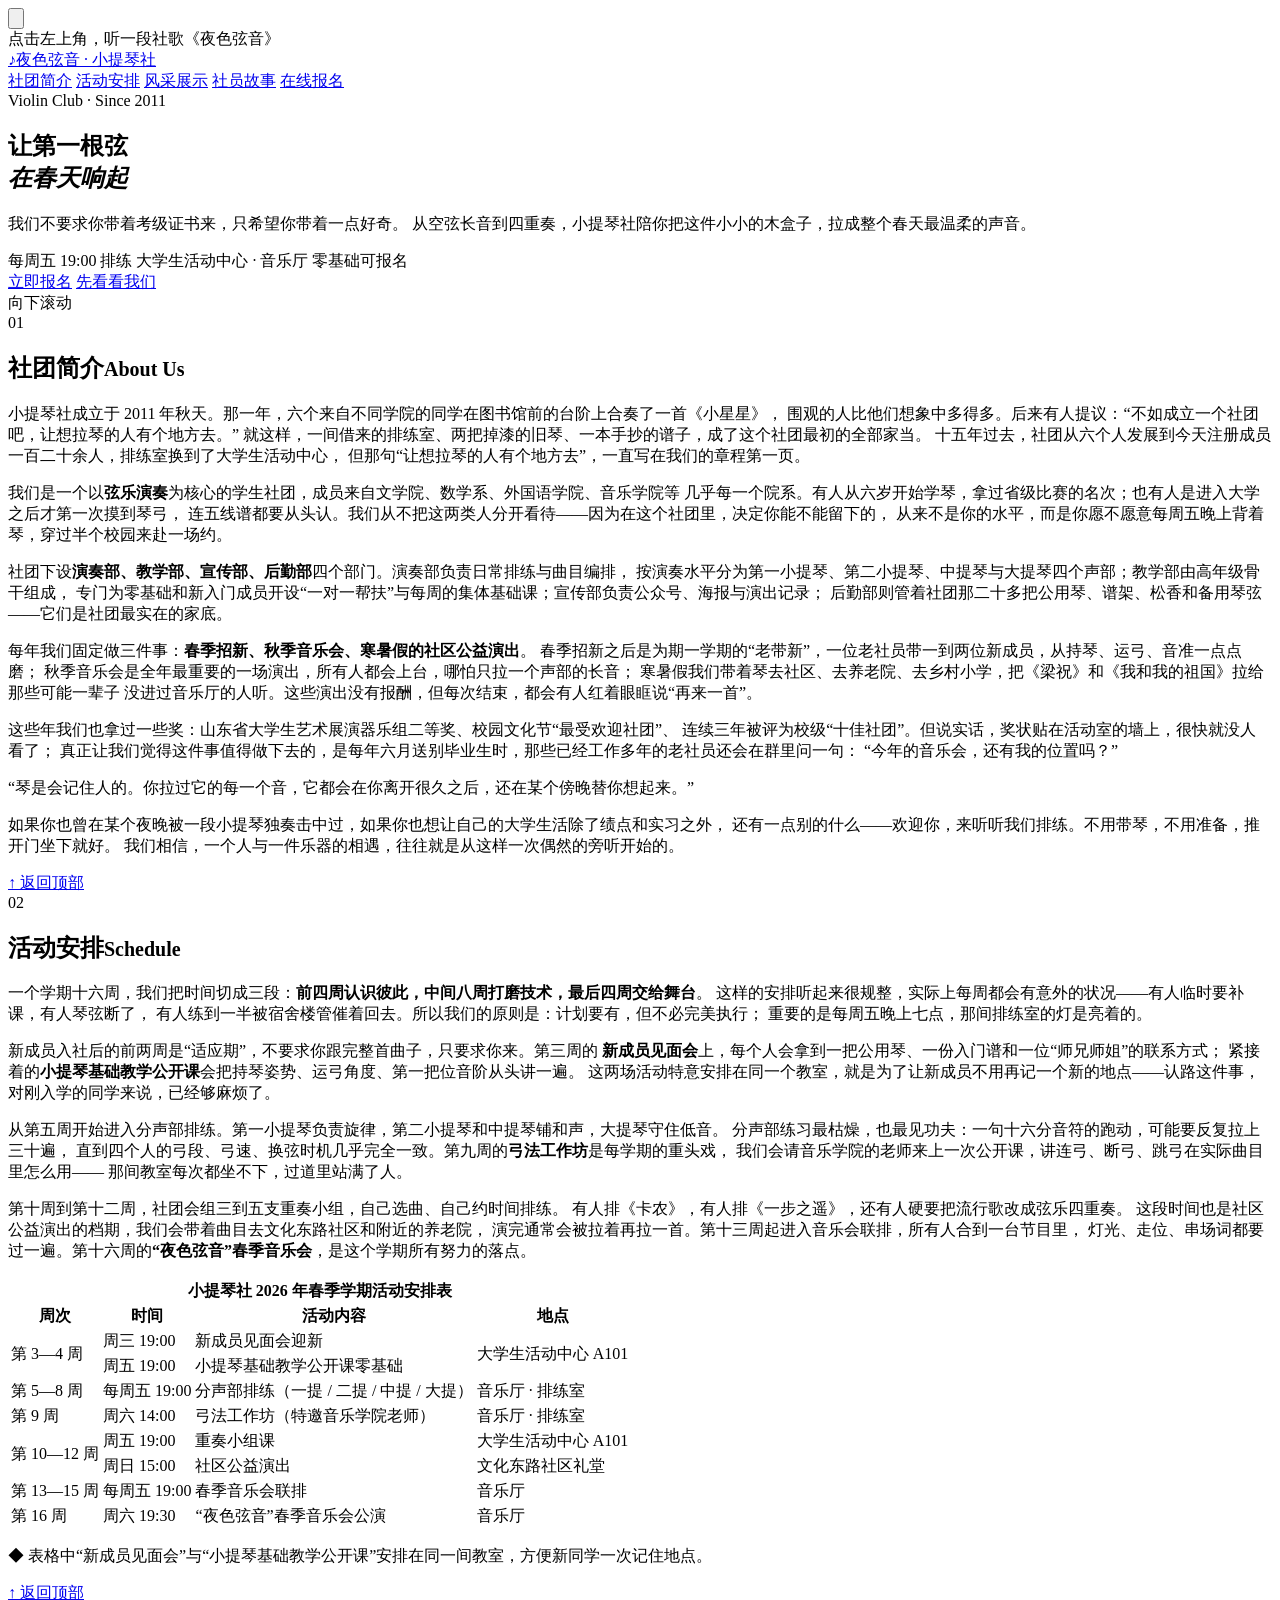
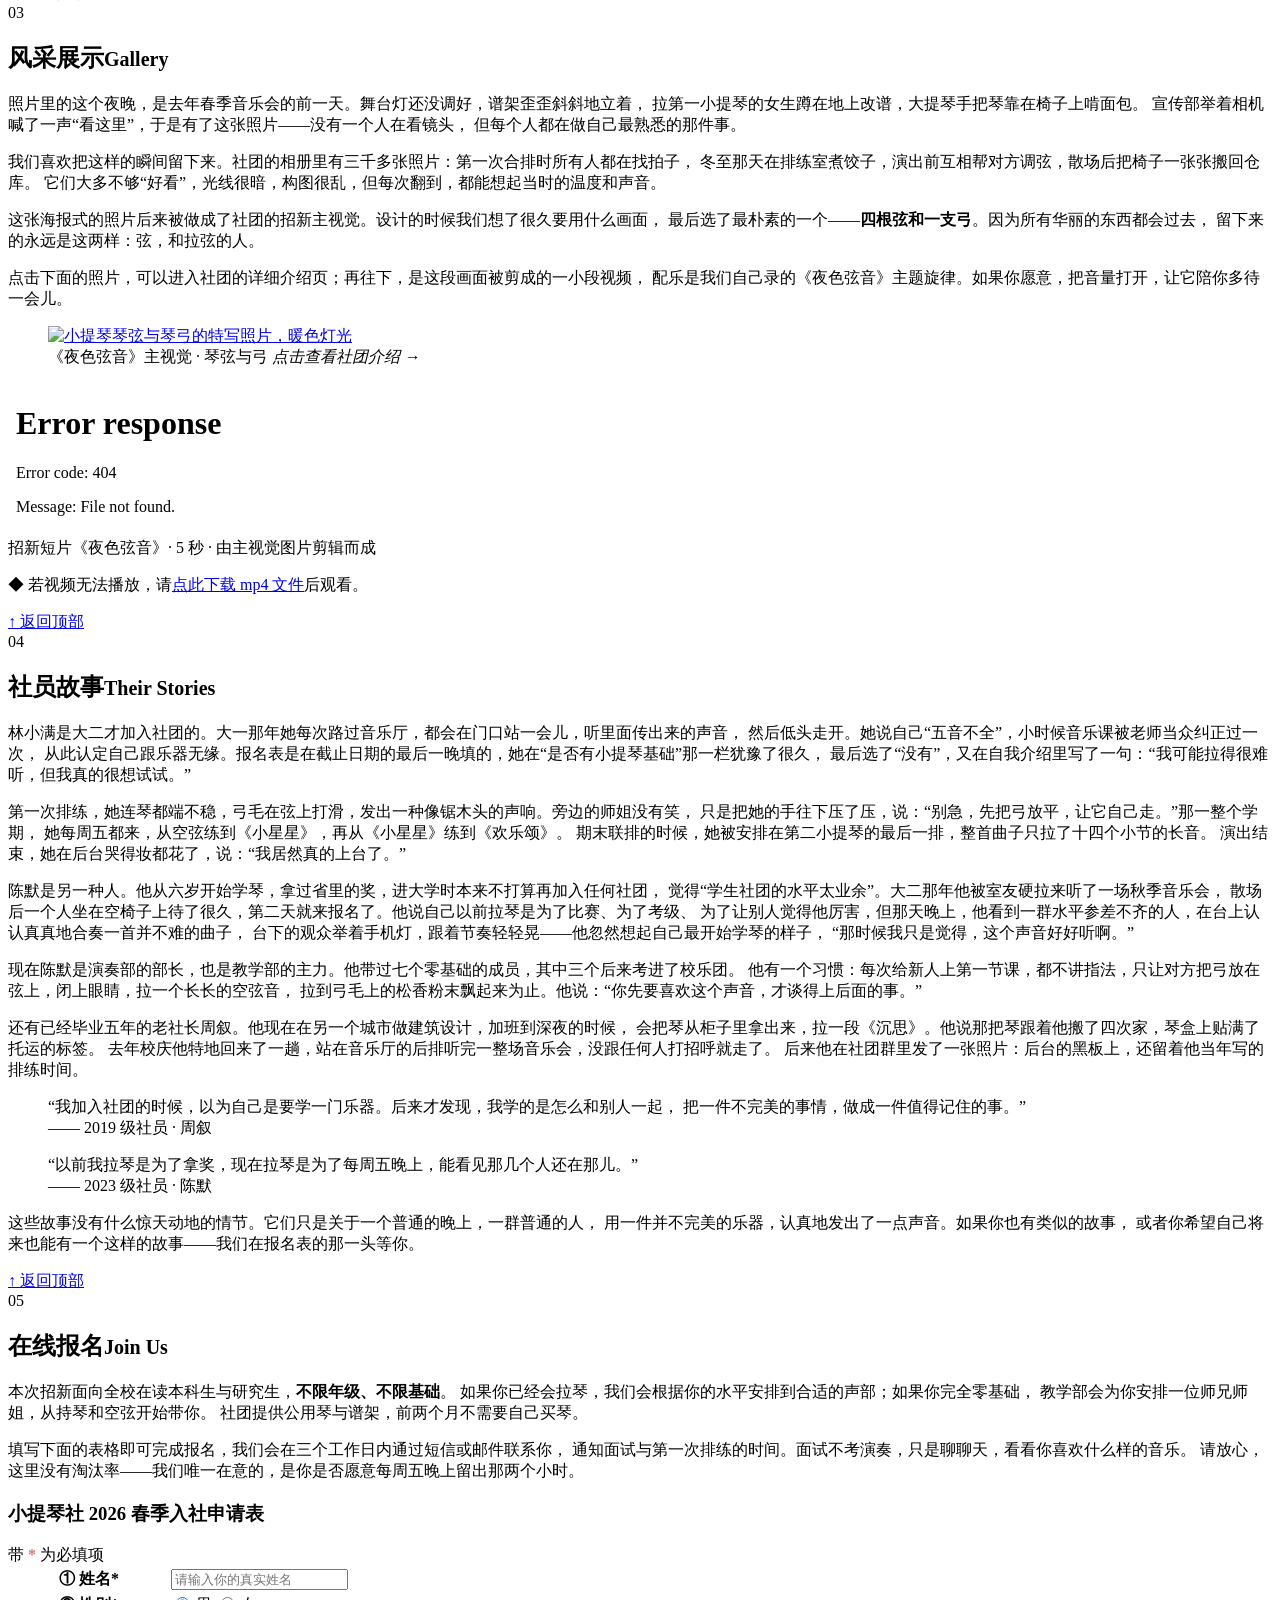
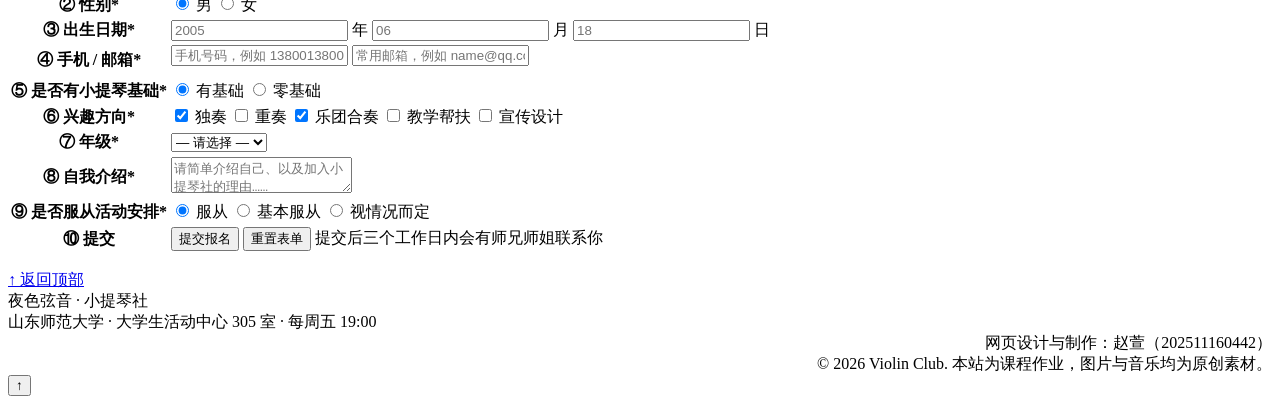
==== zhao-0442-work2.html @ aa521288 "Add files via upload" ====
<!doctype html>
<html lang="zh-CN">
<head>
<meta charset="utf-8">
<meta name="viewport" content="width=device-width, initial-scale=1">
<title>夜色弦音 · 小提琴社 2026 春季招新</title>
<meta name="description" content="山东师范大学小提琴社 2026 年春季招新主页：社团简介、活动安排、风采展示、社员故事与在线报名。">
<meta name="author" content="赵萱 202511160442">
<link rel="stylesheet" href="css/style.css">
<link rel="icon" href="data:image/svg+xml,<svg xmlns='http://www.w3.org/2000/svg' viewBox='0 0 32 32'><text y='24' font-size='24'>🎻</text></svg>">
</head>
<body id="top">

<!-- ================= 背景音乐（左上角点击播放） ================= -->
<audio id="bgm" src="assets/audio/violin-theme.mp3" loop preload="auto"></audio>
<button class="music-btn" id="musicBtn" type="button" aria-label="播放或暂停背景音乐" title="点击播放社歌《夜色弦音》">
    <span class="ring"></span>
    <span class="ring"></span>
    <svg viewBox="0 0 24 24" aria-hidden="true">
        <path d="M12 3v10.55A4 4 0 1 0 14 17V7h4V3h-6z"/>
    </svg>
</button>
<div class="music-tip">点击左上角，听一段社歌《夜色弦音》</div>

<!-- ================= 顶部导航 ================= -->
<header class="site-header">
    <a class="brand" href="#top"><span class="mark">♪</span>夜色弦音 · 小提琴社</a>
    <nav class="site-nav" aria-label="页面导航">
        <a href="#intro">社团简介</a>
        <a href="#schedule">活动安排</a>
        <a href="#gallery">风采展示</a>
        <a href="#stories">社员故事</a>
        <a href="#signup">在线报名</a>
    </nav>
</header>

<!-- ================= 首屏 ================= -->
<section class="hero">
    <div class="hero-bg" role="img" aria-label="小提琴琴弦与琴弓的特写"></div>
    <div class="hero-inner">
        <span class="eyebrow">Violin Club · Since 2011</span>
        <h1>让第一根弦<br><em>在春天响起</em></h1>
        <p class="lede">
            我们不要求你带着考级证书来，只希望你带着一点好奇。
            从空弦长音到四重奏，小提琴社陪你把这件小小的木盒子，拉成整个春天最温柔的声音。
        </p>
        <div class="meta">
            <span>每周五 19:00 排练</span>
            <span>大学生活动中心 · 音乐厅</span>
            <span>零基础可报名</span>
        </div>
        <div class="hero-actions">
            <a class="btn" href="#signup">立即报名</a>
            <a class="btn ghost" href="#intro">先看看我们</a>
        </div>
    </div>
    <div class="scroll-cue">向下滚动</div>
</section>

<!-- ================= 1 社团简介 ================= -->
<section class="section" id="intro">
    <div class="section-inner">
        <div class="section-head reveal">
            <span class="num">01</span>
            <h2>社团简介<small>About Us</small></h2>
        </div>

        <div class="prose reveal">
            <p>
                小提琴社成立于 2011 年秋天。那一年，六个来自不同学院的同学在图书馆前的台阶上合奏了一首《小星星》，
                围观的人比他们想象中多得多。后来有人提议：“不如成立一个社团吧，让想拉琴的人有个地方去。”
                就这样，一间借来的排练室、两把掉漆的旧琴、一本手抄的谱子，成了这个社团最初的全部家当。
                十五年过去，社团从六个人发展到今天注册成员一百二十余人，排练室换到了大学生活动中心，
                但那句“让想拉琴的人有个地方去”，一直写在我们的章程第一页。
            </p>
            <p>
                我们是一个以<strong>弦乐演奏</strong>为核心的学生社团，成员来自文学院、数学系、外国语学院、音乐学院等
                几乎每一个院系。有人从六岁开始学琴，拿过省级比赛的名次；也有人是进入大学之后才第一次摸到琴弓，
                连五线谱都要从头认。我们从不把这两类人分开看待——因为在这个社团里，决定你能不能留下的，
                从来不是你的水平，而是你愿不愿意每周五晚上背着琴，穿过半个校园来赴一场约。
            </p>
            <p>
                社团下设<strong>演奏部、教学部、宣传部、后勤部</strong>四个部门。演奏部负责日常排练与曲目编排，
                按演奏水平分为第一小提琴、第二小提琴、中提琴与大提琴四个声部；教学部由高年级骨干组成，
                专门为零基础和新入门成员开设“一对一帮扶”与每周的集体基础课；宣传部负责公众号、海报与演出记录；
                后勤部则管着社团那二十多把公用琴、谱架、松香和备用琴弦——它们是社团最实在的家底。
            </p>
            <p>
                每年我们固定做三件事：<strong>春季招新、秋季音乐会、寒暑假的社区公益演出</strong>。
                春季招新之后是为期一学期的“老带新”，一位老社员带一到两位新成员，从持琴、运弓、音准一点点磨；
                秋季音乐会是全年最重要的一场演出，所有人都会上台，哪怕只拉一个声部的长音；
                寒暑假我们带着琴去社区、去养老院、去乡村小学，把《梁祝》和《我和我的祖国》拉给那些可能一辈子
                没进过音乐厅的人听。这些演出没有报酬，但每次结束，都会有人红着眼眶说“再来一首”。
            </p>
            <p>
                这些年我们也拿过一些奖：山东省大学生艺术展演器乐组二等奖、校园文化节“最受欢迎社团”、
                连续三年被评为校级“十佳社团”。但说实话，奖状贴在活动室的墙上，很快就没人看了；
                真正让我们觉得这件事值得做下去的，是每年六月送别毕业生时，那些已经工作多年的老社员还会在群里问一句：
                “今年的音乐会，还有我的位置吗？”
            </p>
            <div class="pull-quote">
                “琴是会记住人的。你拉过它的每一个音，它都会在你离开很久之后，还在某个傍晚替你想起来。”
            </div>
            <p>
                如果你也曾在某个夜晚被一段小提琴独奏击中过，如果你也想让自己的大学生活除了绩点和实习之外，
                还有一点别的什么——欢迎你，来听听我们排练。不用带琴，不用准备，推开门坐下就好。
                我们相信，一个人与一件乐器的相遇，往往就是从这样一次偶然的旁听开始的。
            </p>
        </div>

        <a class="to-top" href="#top"><span class="arrow">↑</span> 返回顶部</a>
    </div>
</section>

<!-- ================= 2 活动安排 ================= -->
<section class="section" id="schedule">
    <div class="section-inner">
        <div class="section-head reveal">
            <span class="num">02</span>
            <h2>活动安排<small>Schedule</small></h2>
        </div>

        <div class="prose reveal">
            <p>
                一个学期十六周，我们把时间切成三段：<strong>前四周认识彼此，中间八周打磨技术，最后四周交给舞台</strong>。
                这样的安排听起来很规整，实际上每周都会有意外的状况——有人临时要补课，有人琴弦断了，
                有人练到一半被宿舍楼管催着回去。所以我们的原则是：计划要有，但不必完美执行；
                重要的是每周五晚上七点，那间排练室的灯是亮着的。
            </p>
            <p>
                新成员入社后的前两周是“适应期”，不要求你跟完整首曲子，只要求你来。第三周的
                <strong>新成员见面会</strong>上，每个人会拿到一把公用琴、一份入门谱和一位“师兄师姐”的联系方式；
                紧接着的<strong>小提琴基础教学公开课</strong>会把持琴姿势、运弓角度、第一把位音阶从头讲一遍。
                这两场活动特意安排在同一个教室，就是为了让新成员不用再记一个新的地点——认路这件事，
                对刚入学的同学来说，已经够麻烦了。
            </p>
            <p>
                从第五周开始进入分声部排练。第一小提琴负责旋律，第二小提琴和中提琴铺和声，大提琴守住低音。
                分声部练习最枯燥，也最见功夫：一句十六分音符的跑动，可能要反复拉上三十遍，
                直到四个人的弓段、弓速、换弦时机几乎完全一致。第九周的<strong>弓法工作坊</strong>是每学期的重头戏，
                我们会请音乐学院的老师来上一次公开课，讲连弓、断弓、跳弓在实际曲目里怎么用——
                那间教室每次都坐不下，过道里站满了人。
            </p>
            <p>
                第十周到第十二周，社团会组三到五支重奏小组，自己选曲、自己约时间排练。
                有人排《卡农》，有人排《一步之遥》，还有人硬要把流行歌改成弦乐四重奏。
                这段时间也是社区公益演出的档期，我们会带着曲目去文化东路社区和附近的养老院，
                演完通常会被拉着再拉一首。第十三周起进入音乐会联排，所有人合到一台节目里，
                灯光、走位、串场词都要过一遍。第十六周的<strong>“夜色弦音”春季音乐会</strong>，是这个学期所有努力的落点。
            </p>
        </div>

        <div class="table-wrap reveal">
            <table class="schedule">
                
                <thead>
                    <tr class="title-row">
                        <th colspan="4">小提琴社 2026 年春季学期活动安排表</th>
                    </tr>
                    <tr class="center-head">
                        <th>周次</th>
                        <th>时间</th>
                        <th>活动内容</th>
                        <th>地点</th>
                    </tr>
                </thead>
                <tbody>
                    <tr>
                        <td rowspan="2">第 3—4 周</td>
                        <td>周三 19:00</td>
                        <td>新成员见面会<span class="tag">迎新</span></td>
                        <td rowspan="2">大学生活动中心 A101</td>
                    </tr>
                    <tr>
                        <td>周五 19:00</td>
                        <td>小提琴基础教学公开课<span class="tag">零基础</span></td>
                    </tr>
                    <tr>
                        <td>第 5—8 周</td>
                        <td>每周五 19:00</td>
                        <td>分声部排练（一提 / 二提 / 中提 / 大提）</td>
                        <td>音乐厅 · 排练室</td>
                    </tr>
                    <tr>
                        <td>第 9 周</td>
                        <td>周六 14:00</td>
                        <td>弓法工作坊（特邀音乐学院老师）</td>
                        <td>音乐厅 · 排练室</td>
                    </tr>
                    <tr>
                        <td rowspan="2">第 10—12 周</td>
                        <td>周五 19:00</td>
                        <td>重奏小组课</td>
                        <td>大学生活动中心 A101</td>
                    </tr>
                    <tr>
                        <td>周日 15:00</td>
                        <td>社区公益演出</td>
                        <td>文化东路社区礼堂</td>
                    </tr>
                    <tr>
                        <td>第 13—15 周</td>
                        <td>每周五 19:00</td>
                        <td>春季音乐会联排</td>
                        <td>音乐厅</td>
                    </tr>
                    <tr>
                        <td>第 16 周</td>
                        <td>周六 19:30</td>
                        <td>“夜色弦音”春季音乐会<span class="tag">公演</span></td>
                        <td>音乐厅</td>
                    </tr>
                </tbody>
            </table>
        </div>
        <p class="hint reveal">◆ 表格中“新成员见面会”与“小提琴基础教学公开课”安排在同一间教室，方便新同学一次记住地点。</p>

        <a class="to-top" href="#top"><span class="arrow">↑</span> 返回顶部</a>
    </div>
</section>

<!-- ================= 3 风采展示 ================= -->
<section class="section" id="gallery">
    <div class="section-inner">
        <div class="section-head reveal">
            <span class="num">03</span>
            <h2>风采展示<small>Gallery</small></h2>
        </div>

        <div class="prose reveal">
            <p>
                照片里的这个夜晚，是去年春季音乐会的前一天。舞台灯还没调好，谱架歪歪斜斜地立着，
                拉第一小提琴的女生蹲在地上改谱，大提琴手把琴靠在椅子上啃面包。
                宣传部举着相机喊了一声“看这里”，于是有了这张照片——没有一个人在看镜头，
                但每个人都在做自己最熟悉的那件事。
            </p>
            <p>
                我们喜欢把这样的瞬间留下来。社团的相册里有三千多张照片：第一次合排时所有人都在找拍子，
                冬至那天在排练室煮饺子，演出前互相帮对方调弦，散场后把椅子一张张搬回仓库。
                它们大多不够“好看”，光线很暗，构图很乱，但每次翻到，都能想起当时的温度和声音。
            </p>
            <p>
                这张海报式的照片后来被做成了社团的招新主视觉。设计的时候我们想了很久要用什么画面，
                最后选了最朴素的一个——<strong>四根弦和一支弓</strong>。因为所有华丽的东西都会过去，
                留下来的永远是这两样：弦，和拉弦的人。
            </p>
            <p>
                点击下面的照片，可以进入社团的详细介绍页；再往下，是这段画面被剪成的一小段视频，
                配乐是我们自己录的《夜色弦音》主题旋律。如果你愿意，把音量打开，让它陪你多待一会儿。
            </p>
        </div>

        <div class="gallery-grid">
            <figure class="figure-card reveal">
                <a href="club_intro.html" title="点击进入：小提琴社社团介绍">
                    <img src="assets/img/club-poster.jpg" alt="小提琴琴弦与琴弓的特写照片，暖色灯光">
                </a>
                <figcaption class="cap">
                    <span>《夜色弦音》主视觉 · 琴弦与弓</span>
                    <em>点击查看社团介绍 →</em>
                </figcaption>
            </figure>

            <div class="video-card reveal">
                <embed src="assets/video/club-clip.mp4" type="video/mp4" width="100%" height="100%"
                       title="小提琴社招新短片" loop="true" autostart="false">
                <div class="cap">招新短片《夜色弦音》· 5 秒 · 由主视觉图片剪辑而成</div>
            </div>
        </div>
        <p class="hint reveal">◆ 若视频无法播放，请<a href="assets/video/club-clip.mp4">点此下载 mp4 文件</a>后观看。</p>

        <a class="to-top" href="#top"><span class="arrow">↑</span> 返回顶部</a>
    </div>
</section>

<!-- ================= 4 社员故事 ================= -->
<section class="section" id="stories">
    <div class="section-inner">
        <div class="section-head reveal">
            <span class="num">04</span>
            <h2>社员故事<small>Their Stories</small></h2>
        </div>

        <div class="prose reveal">
            <p>
                林小满是大二才加入社团的。大一那年她每次路过音乐厅，都会在门口站一会儿，听里面传出来的声音，
                然后低头走开。她说自己“五音不全”，小时候音乐课被老师当众纠正过一次，
                从此认定自己跟乐器无缘。报名表是在截止日期的最后一晚填的，她在“是否有小提琴基础”那一栏犹豫了很久，
                最后选了“没有”，又在自我介绍里写了一句：“我可能拉得很难听，但我真的很想试试。”
            </p>
            <p>
                第一次排练，她连琴都端不稳，弓毛在弦上打滑，发出一种像锯木头的声响。旁边的师姐没有笑，
                只是把她的手往下压了压，说：“别急，先把弓放平，让它自己走。”那一整个学期，
                她每周五都来，从空弦练到《小星星》，再从《小星星》练到《欢乐颂》。
                期末联排的时候，她被安排在第二小提琴的最后一排，整首曲子只拉了十四个小节的长音。
                演出结束，她在后台哭得妆都花了，说：“我居然真的上台了。”
            </p>
            <p>
                陈默是另一种人。他从六岁开始学琴，拿过省里的奖，进大学时本来不打算再加入任何社团，
                觉得“学生社团的水平太业余”。大二那年他被室友硬拉来听了一场秋季音乐会，
                散场后一个人坐在空椅子上待了很久，第二天就来报名了。他说自己以前拉琴是为了比赛、为了考级、
                为了让别人觉得他厉害，但那天晚上，他看到一群水平参差不齐的人，在台上认认真真地合奏一首并不难的曲子，
                台下的观众举着手机灯，跟着节奏轻轻晃——他忽然想起自己最开始学琴的样子，
                “那时候我只是觉得，这个声音好好听啊。”
            </p>
            <p>
                现在陈默是演奏部的部长，也是教学部的主力。他带过七个零基础的成员，其中三个后来考进了校乐团。
                他有一个习惯：每次给新人上第一节课，都不讲指法，只让对方把弓放在弦上，闭上眼睛，拉一个长长的空弦音，
                拉到弓毛上的松香粉末飘起来为止。他说：“你先要喜欢这个声音，才谈得上后面的事。”
            </p>
            <p>
                还有已经毕业五年的老社长周叙。他现在在另一个城市做建筑设计，加班到深夜的时候，
                会把琴从柜子里拿出来，拉一段《沉思》。他说那把琴跟着他搬了四次家，琴盒上贴满了托运的标签。
                去年校庆他特地回来了一趟，站在音乐厅的后排听完一整场音乐会，没跟任何人打招呼就走了。
                后来他在社团群里发了一张照片：后台的黑板上，还留着他当年写的排练时间。
            </p>
        </div>

        <div class="story reveal">
            <blockquote>
                “我加入社团的时候，以为自己是要学一门乐器。后来才发现，我学的是怎么和别人一起，
                把一件不完美的事情，做成一件值得记住的事。”
                <footer>—— 2019 级社员 · 周叙</footer>
            </blockquote>
            <blockquote>
                “以前我拉琴是为了拿奖，现在拉琴是为了每周五晚上，能看见那几个人还在那儿。”
                <footer>—— 2023 级社员 · 陈默</footer>
            </blockquote>
        </div>

        <div class="prose reveal">
            <p>
                这些故事没有什么惊天动地的情节。它们只是关于一个普通的晚上，一群普通的人，
                用一件并不完美的乐器，认真地发出了一点声音。如果你也有类似的故事，
                或者你希望自己将来也能有一个这样的故事——我们在报名表的那一头等你。
            </p>
        </div>

        <a class="to-top" href="#top"><span class="arrow">↑</span> 返回顶部</a>
    </div>
</section>

<!-- ================= 5 在线报名 ================= -->
<section class="section" id="signup">
    <div class="section-inner">
        <div class="section-head reveal">
            <span class="num">05</span>
            <h2>在线报名<small>Join Us</small></h2>
        </div>

        <div class="prose reveal">
            <p>
                本次招新面向全校在读本科生与研究生，<strong>不限年级、不限基础</strong>。
                如果你已经会拉琴，我们会根据你的水平安排到合适的声部；如果你完全零基础，
                教学部会为你安排一位师兄师姐，从持琴和空弦开始带你。
                社团提供公用琴与谱架，前两个月不需要自己买琴。
            </p>
            <p>
                填写下面的表格即可完成报名，我们会在三个工作日内通过短信或邮件联系你，
                通知面试与第一次排练的时间。面试不考演奏，只是聊聊天，看看你喜欢什么样的音乐。
                请放心，这里没有淘汰率——我们唯一在意的，是你是否愿意每周五晚上留出那两个小时。
            </p>
        </div>

        <div class="form-card reveal">
            <div class="head">
                <h3>小提琴社 2026 春季入社申请表</h3>
                <span>带 <b style="color:#e0776f">*</b> 为必填项</span>
            </div>

            <form id="enrollForm" action="#" method="post" novalidate>
                <table class="enroll">
                    <tr>
                        <th><label for="name">① 姓名<span class="req">*</span></label></th>
                        <td><input type="text" id="name" name="name" placeholder="请输入你的真实姓名" maxlength="20" required></td>
                    </tr>
                    <tr>
                        <th>② 性别<span class="req">*</span></th>
                        <td>
                            <div class="choice">
                                <label><input type="radio" name="gender" value="男" checked> 男</label>
                                <label><input type="radio" name="gender" value="女"> 女</label>
                            </div>
                        </td>
                    </tr>
                    <tr>
                        <th>③ 出生日期<span class="req">*</span></th>
                        <td>
                            <div class="date-group">
                                <input type="text" id="birthY" name="birthY" placeholder="2005" maxlength="4" inputmode="numeric"> <span>年</span>
                                <input type="text" id="birthM" name="birthM" placeholder="06" maxlength="2" inputmode="numeric"> <span>月</span>
                                <input type="text" id="birthD" name="birthD" placeholder="18" maxlength="2" inputmode="numeric"> <span>日</span>
                            </div>
                        </td>
                    </tr>
                    <tr>
                        <th>④ 手机 / 邮箱<span class="req">*</span></th>
                        <td>
                            <input type="text" id="phone" name="phone" placeholder="手机号码，例如 13800138000" maxlength="11" inputmode="numeric" style="margin-bottom:10px">
                            <input type="text" id="email" name="email" placeholder="常用邮箱，例如 name@qq.com">
                        </td>
                    </tr>
                    <tr>
                        <th>⑤ 是否有小提琴基础<span class="req">*</span></th>
                        <td>
                            <div class="choice">
                                <label><input type="radio" name="base" value="有基础" checked> 有基础</label>
                                <label><input type="radio" name="base" value="零基础"> 零基础</label>
                            </div>
                        </td>
                    </tr>
                    <tr>
                        <th>⑥ 兴趣方向<span class="req">*</span></th>
                        <td>
                            <div class="choice">
                                <label><input type="checkbox" name="interest" value="独奏" checked> 独奏</label>
                                <label><input type="checkbox" name="interest" value="重奏"> 重奏</label>
                                <label><input type="checkbox" name="interest" value="乐团合奏" checked> 乐团合奏</label>
                                <label><input type="checkbox" name="interest" value="教学帮扶"> 教学帮扶</label>
                                <label><input type="checkbox" name="interest" value="宣传设计"> 宣传设计</label>
                            </div>
                        </td>
                    </tr>
                    <tr>
                        <th><label for="grade">⑦ 年级<span class="req">*</span></label></th>
                        <td>
                            <select id="grade" name="grade">
                                <option value="">— 请选择 —</option>
                                <option value="大一">大一</option>
                                <option value="大二">大二</option>
                                <option value="大三">大三</option>
                                <option value="大四">大四</option>
                                <option value="研究生">研究生</option>
                            </select>
                        </td>
                    </tr>
                    <tr>
                        <th><label for="selfIntro">⑧ 自我介绍<span class="req">*</span></label></th>
                        <td>
                            <textarea id="selfIntro" name="intro" maxlength="500"
                                      placeholder="请简单介绍自己、以及加入小提琴社的理由……"></textarea>
                        </td>
                    </tr>
                    <tr>
                        <th>⑨ 是否服从活动安排<span class="req">*</span></th>
                        <td>
                            <div class="choice">
                                <label><input type="radio" name="obey" value="服从" checked> 服从</label>
                                <label><input type="radio" name="obey" value="基本服从"> 基本服从</label>
                                <label><input type="radio" name="obey" value="视情况而定"> 视情况而定</label>
                            </div>
                        </td>
                    </tr>
                    <tr>
                        <th>⑩ 提交</th>
                        <td>
                            <div class="form-actions" style="padding:0">
                                <button class="btn" type="submit">提交报名</button>
                                <button class="btn ghost" type="reset">重置表单</button>
                                <span class="note">提交后三个工作日内会有师兄师姐联系你</span>
                            </div>
                        </td>
                    </tr>
                </table>
                <p class="form-msg" id="formMsg" role="status"></p>
            </form>
        </div>

        <a class="to-top" href="#top"><span class="arrow">↑</span> 返回顶部</a>
    </div>
</section>

<!-- ================= 页脚 ================= -->
<footer class="site-footer">
    <div class="footer-inner">
        <div>
            <div class="seal">夜色弦音 · 小提琴社</div>
            <div>山东师范大学 · 大学生活动中心 305 室 · 每周五 19:00</div>
        </div>
        <div style="text-align:right">
            <div>网页设计与制作：赵萱（202511160442）</div>
            <div>© <span id="year">2026</span> Violin Club. 本站为课程作业，图片与音乐均为原创素材。</div>
        </div>
    </div>
</footer>

<button class="float-top" id="floatTop" type="button" aria-label="返回顶部">↑</button>

<script src="js/main.js"></script>
</body>
</html>
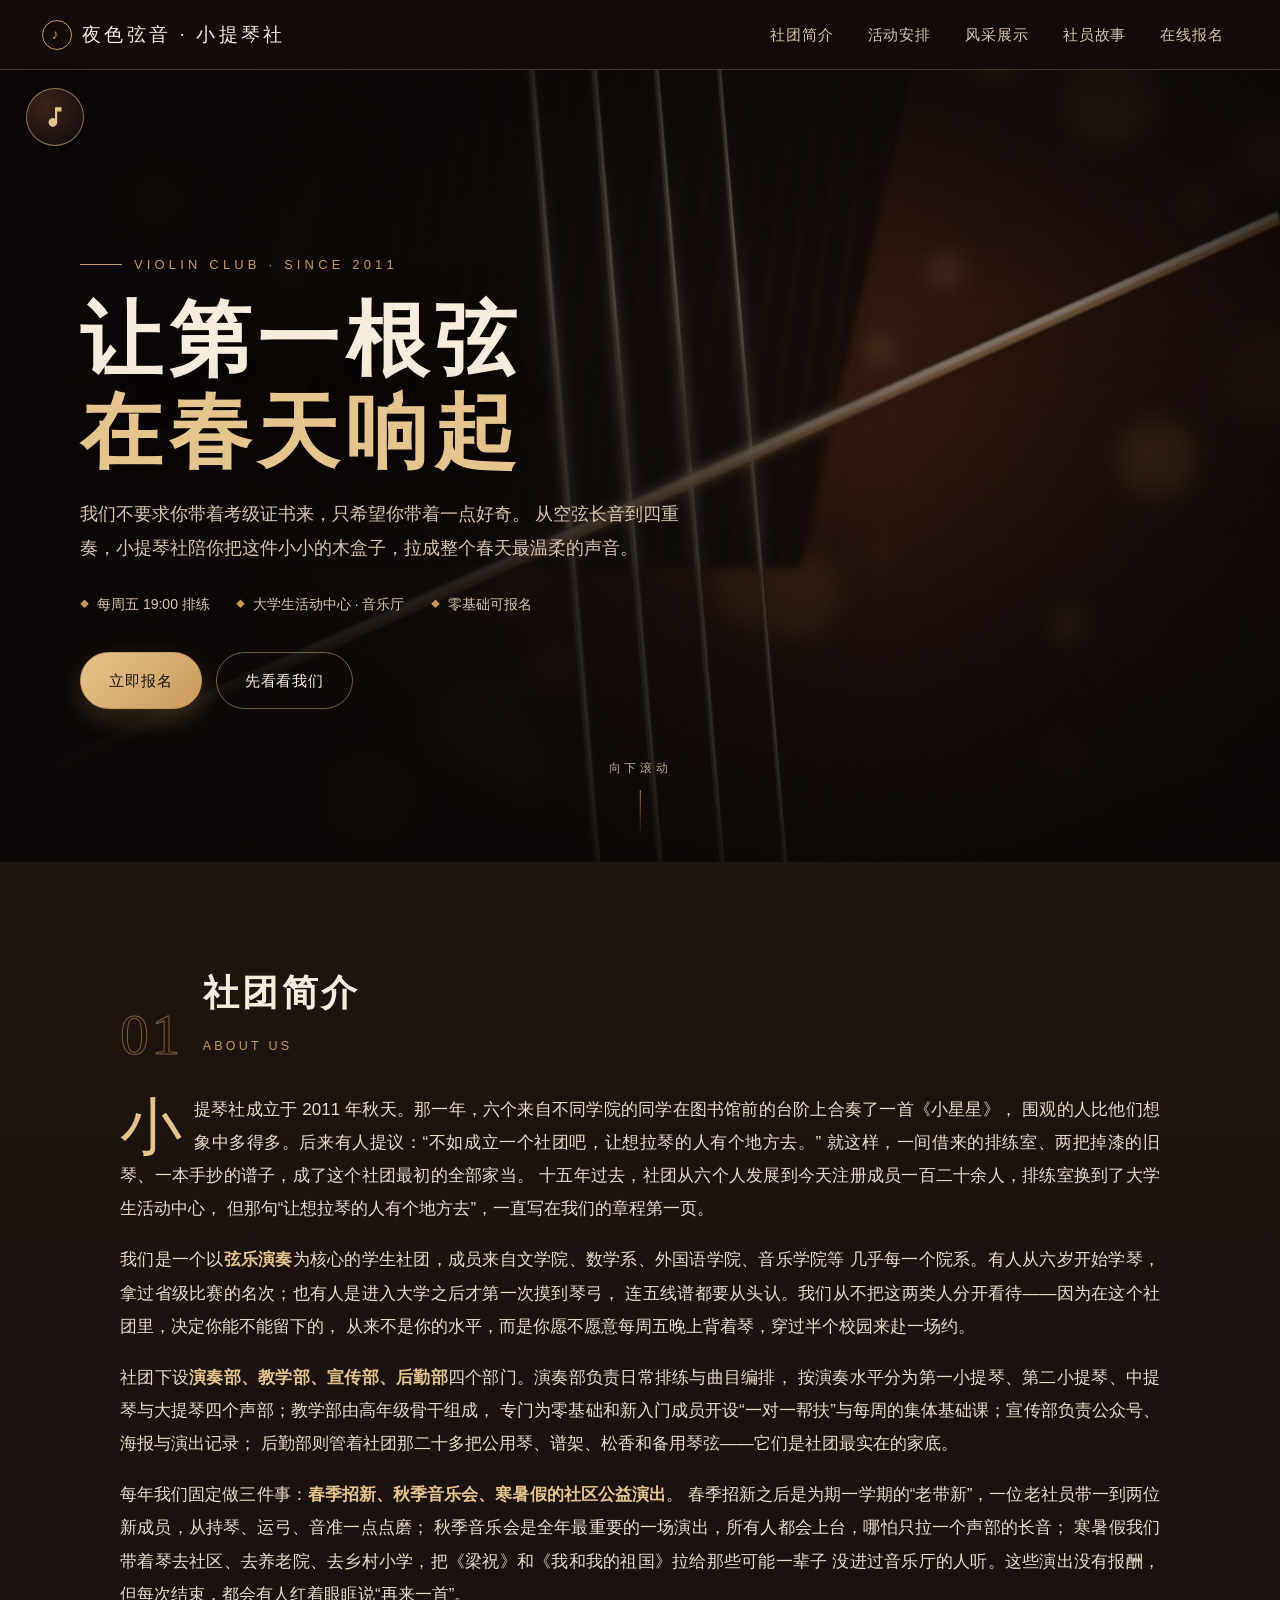
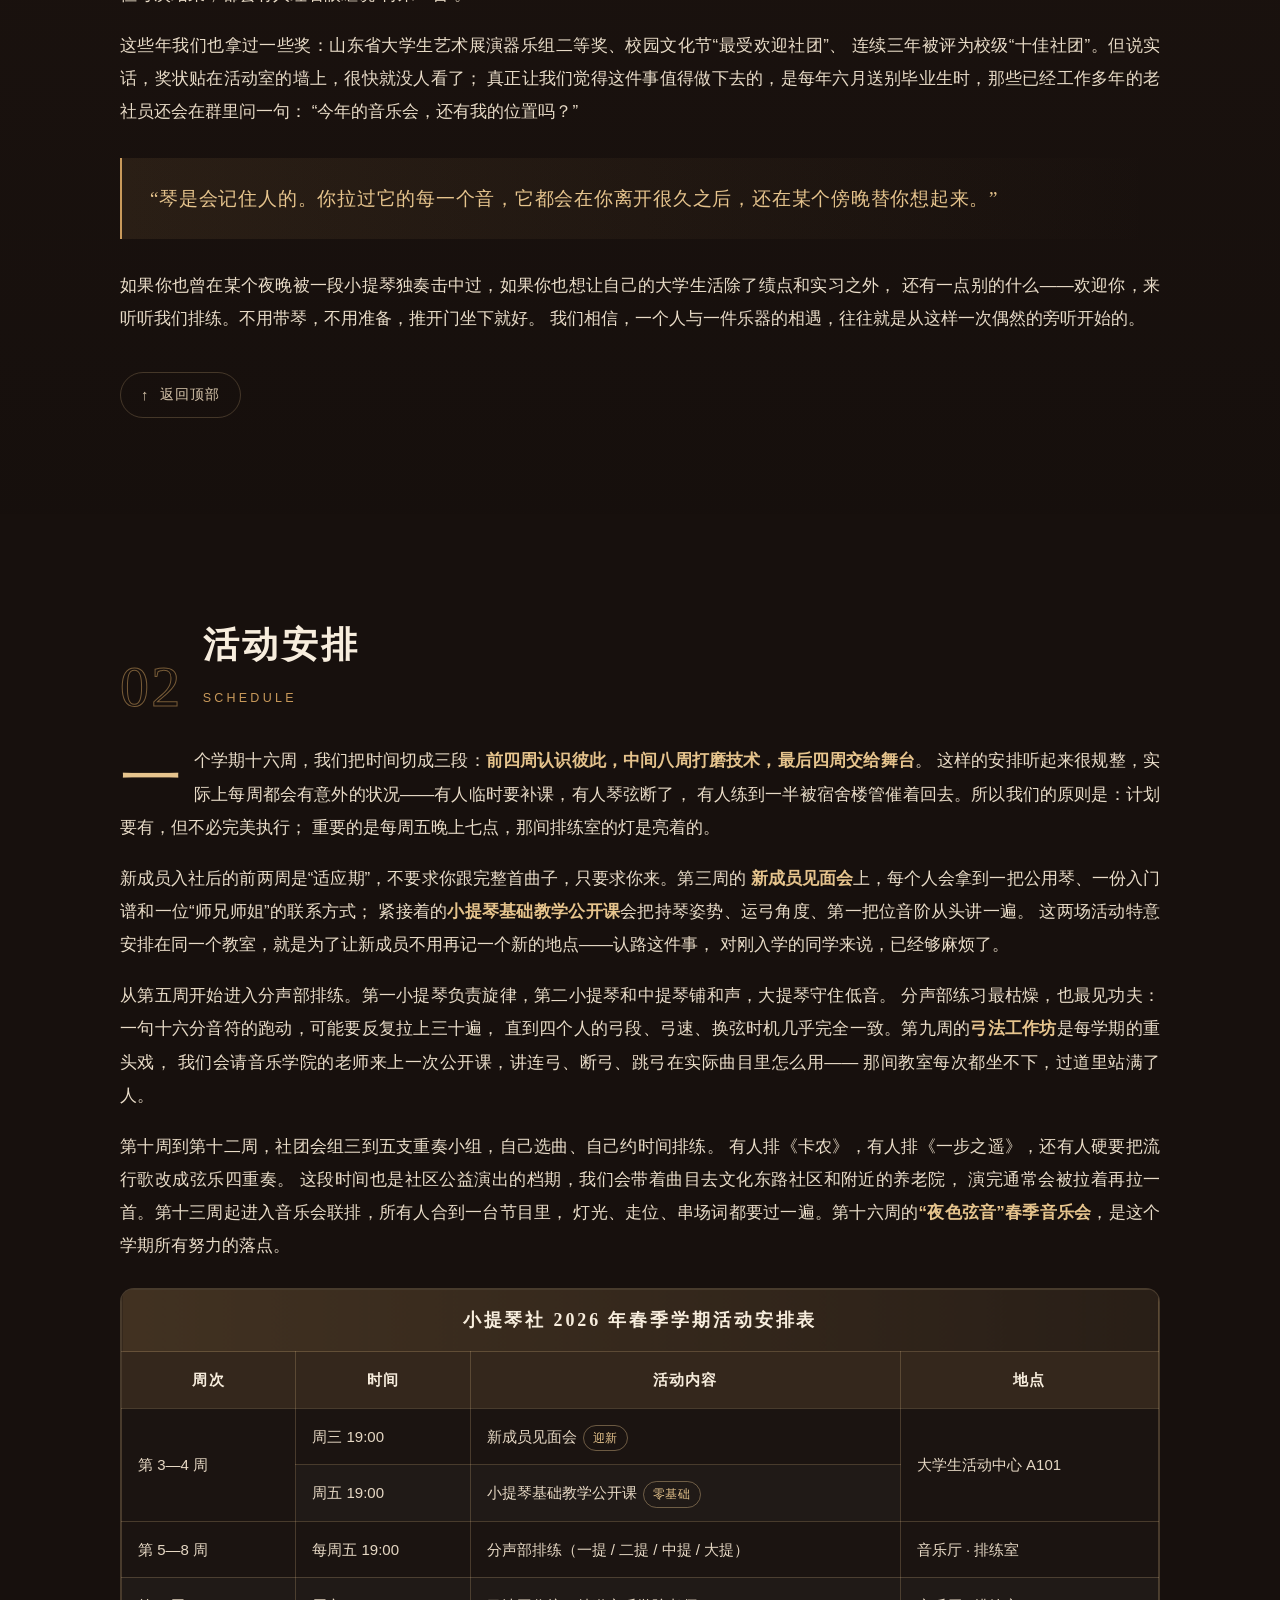
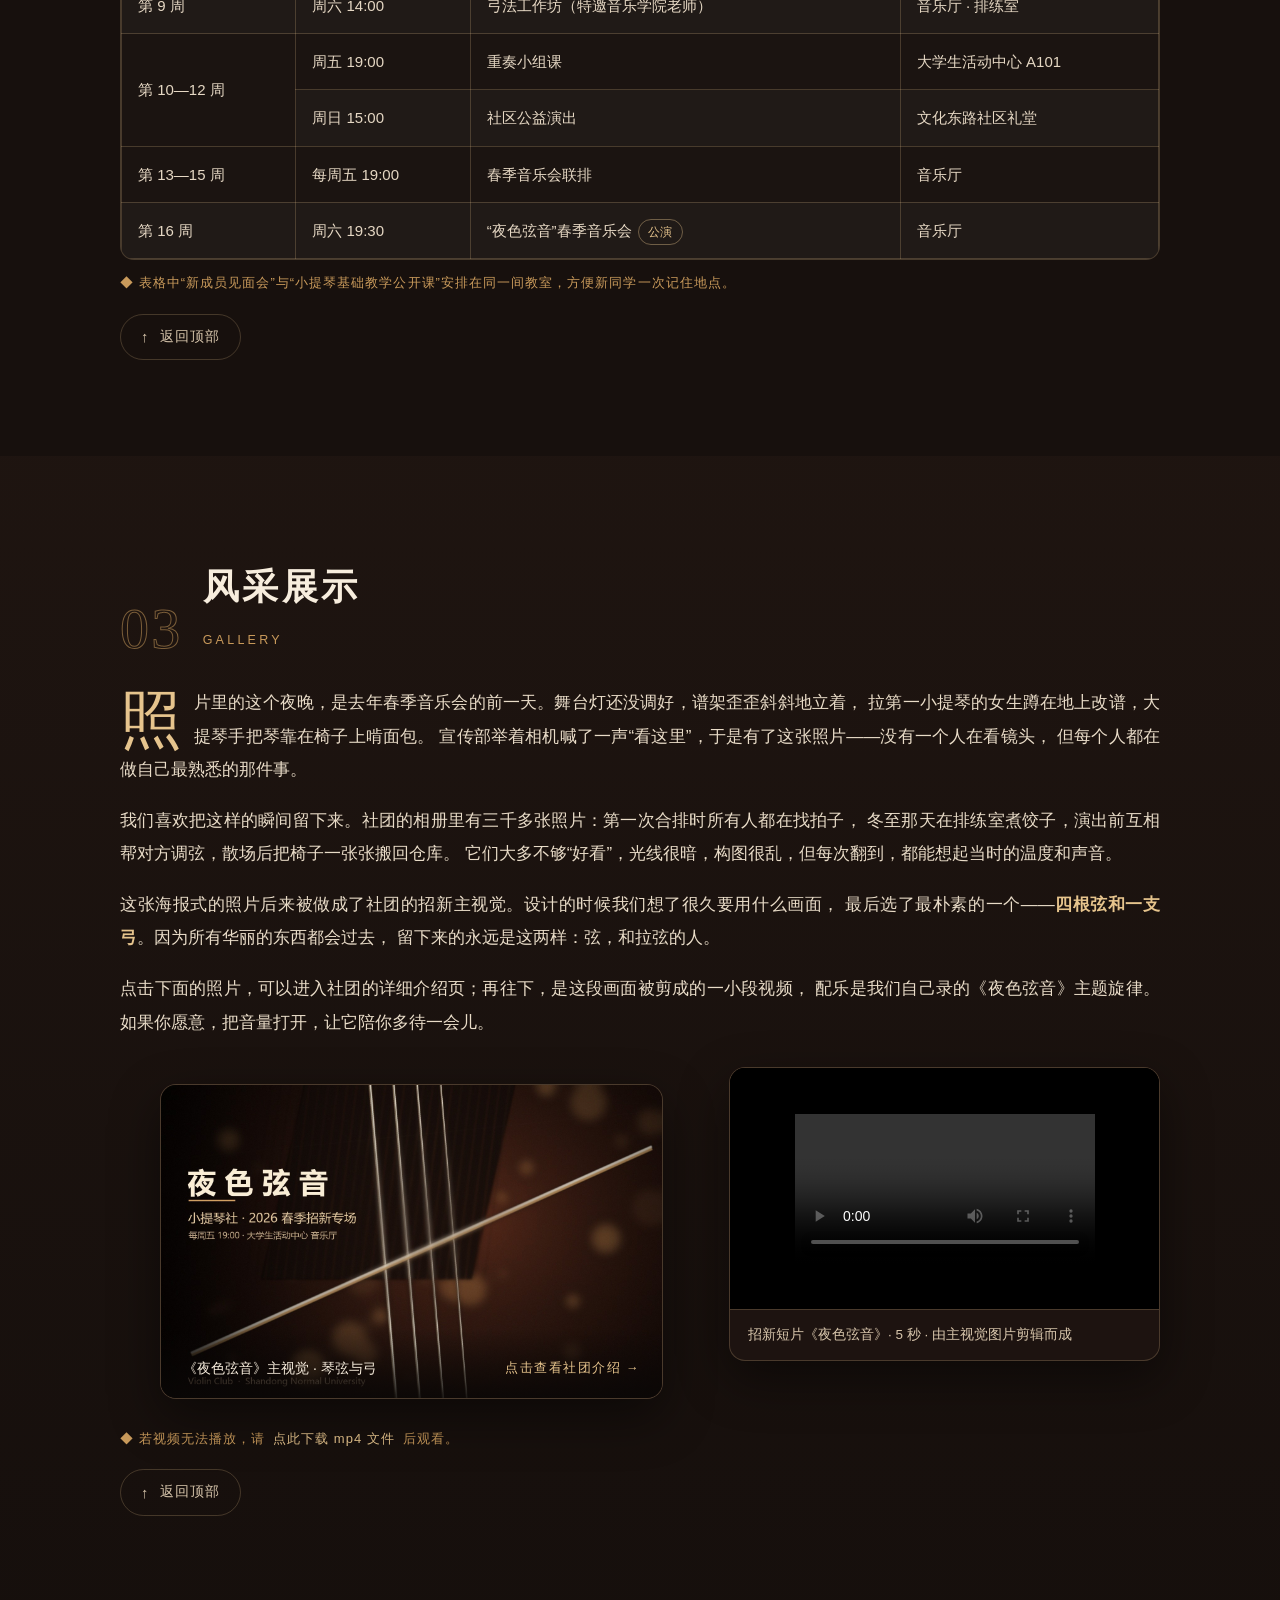
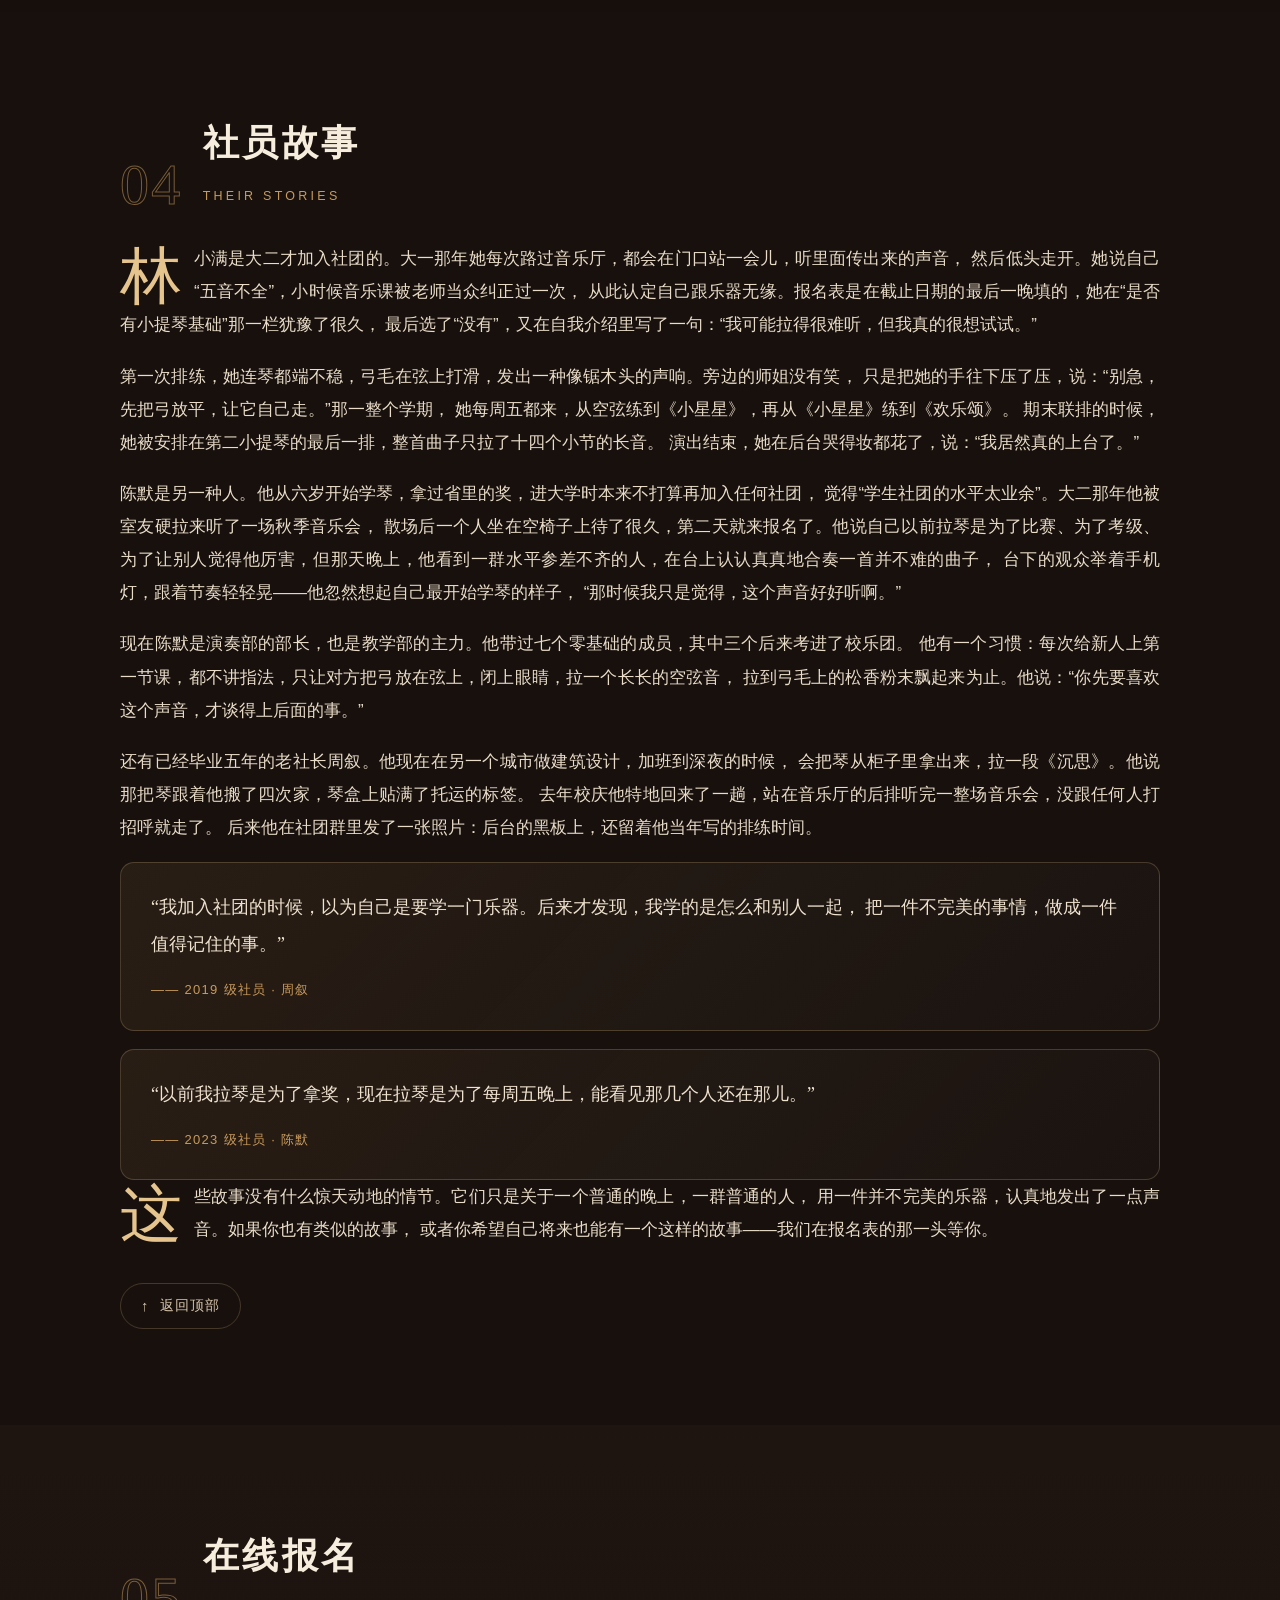
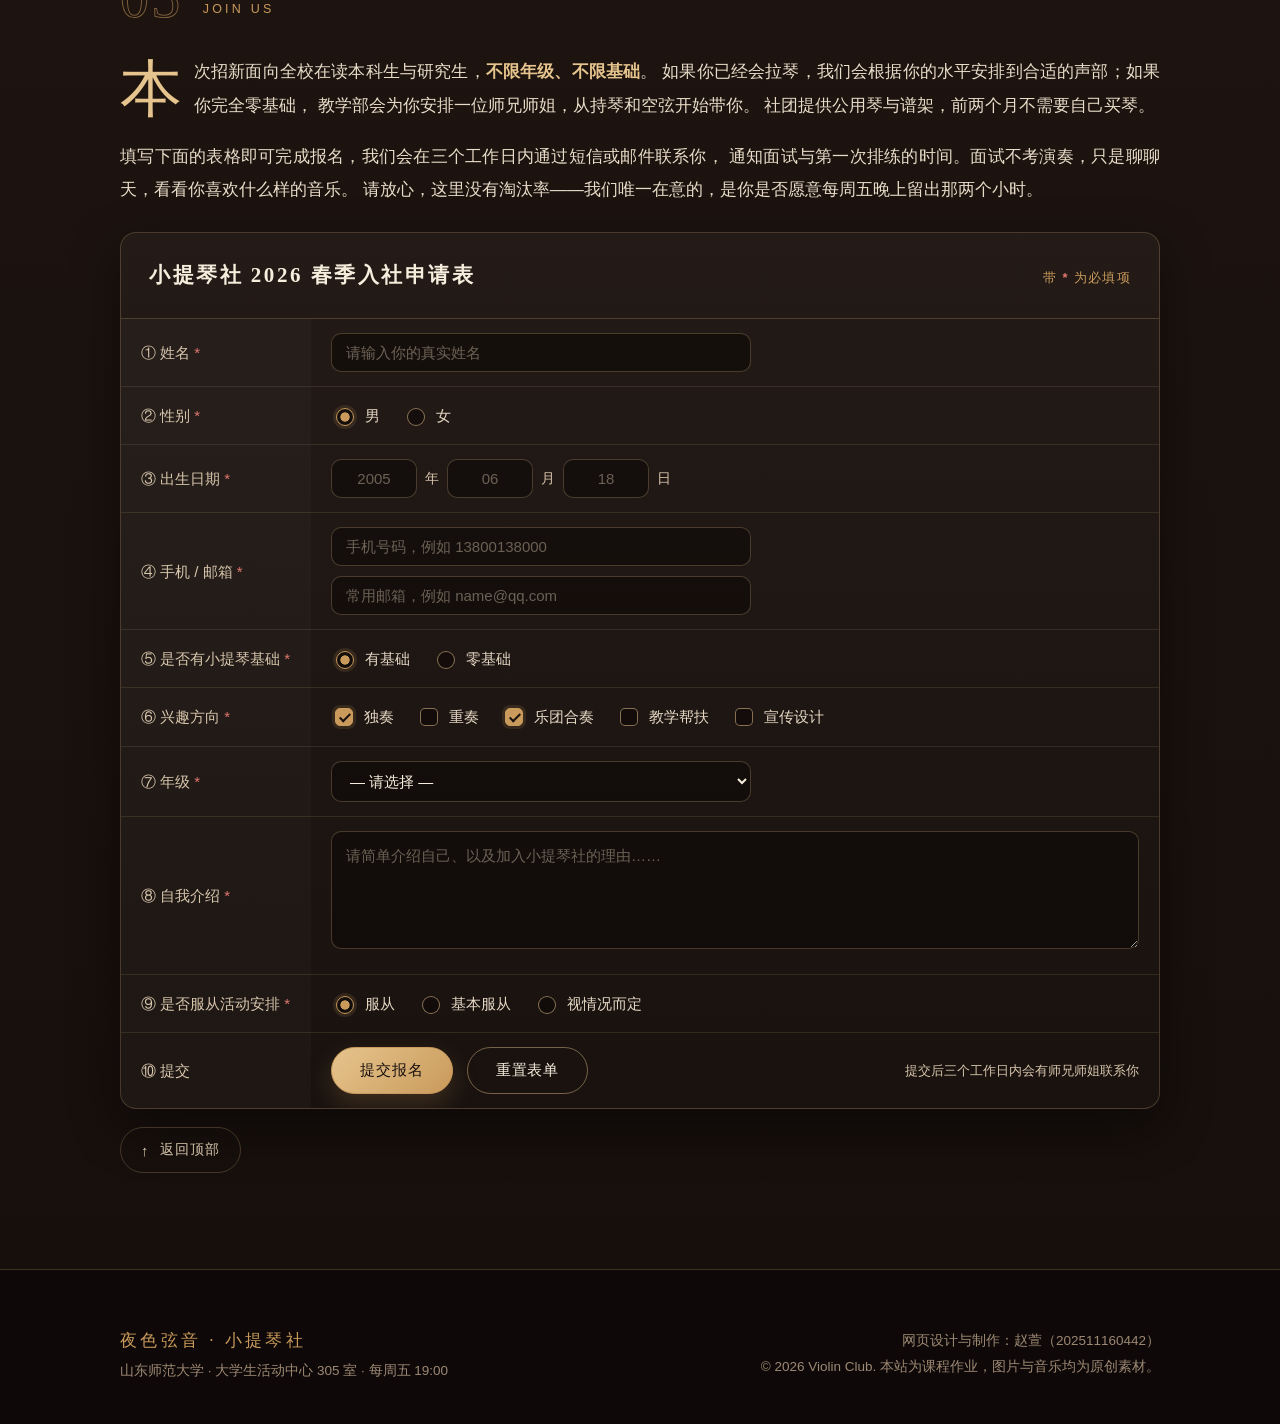
==== commit 3f446639: "Add files via upload" ====
--- a/zhao-0442-work2.html
+++ b/zhao-0442-work2.html
@@ -6,13 +6,13 @@
 <title>夜色弦音 · 小提琴社 2026 春季招新</title>
 <meta name="description" content="山东师范大学小提琴社 2026 年春季招新主页：社团简介、活动安排、风采展示、社员故事与在线报名。">
 <meta name="author" content="赵萱 202511160442">
-<link rel="stylesheet" href="css/style.css">
+<link rel="stylesheet" href="style.css">
 <link rel="icon" href="data:image/svg+xml,<svg xmlns='http://www.w3.org/2000/svg' viewBox='0 0 32 32'><text y='24' font-size='24'>🎻</text></svg>">
 </head>
 <body id="top">
 
 <!-- ================= 背景音乐（左上角点击播放） ================= -->
-<audio id="bgm" src="assets/audio/violin-theme.mp3" loop preload="auto"></audio>
+<audio id="bgm" src="violin-theme.mp3" loop preload="auto"></audio>
 <button class="music-btn" id="musicBtn" type="button" aria-label="播放或暂停背景音乐" title="点击播放社歌《夜色弦音》">
     <span class="ring"></span>
     <span class="ring"></span>
@@ -253,7 +253,7 @@
         <div class="gallery-grid">
             <figure class="figure-card reveal">
                 <a href="club_intro.html" title="点击进入：小提琴社社团介绍">
-                    <img src="assets/img/club-poster.jpg" alt="小提琴琴弦与琴弓的特写照片，暖色灯光">
+                    <img src="club-poster.jpg" alt="小提琴琴弦与琴弓的特写照片，暖色灯光">
                 </a>
                 <figcaption class="cap">
                     <span>《夜色弦音》主视觉 · 琴弦与弓</span>
@@ -262,12 +262,12 @@
             </figure>
 
             <div class="video-card reveal">
-                <embed src="assets/video/club-clip.mp4" type="video/mp4" width="100%" height="100%"
+                <embed src="club-clip.mp4" type="video/mp4" width="100%" height="100%"
                        title="小提琴社招新短片" loop="true" autostart="false">
                 <div class="cap">招新短片《夜色弦音》· 5 秒 · 由主视觉图片剪辑而成</div>
             </div>
         </div>
-        <p class="hint reveal">◆ 若视频无法播放，请<a href="assets/video/club-clip.mp4">点此下载 mp4 文件</a>后观看。</p>
+        <p class="hint reveal">◆ 若视频无法播放，请<a href="club-clip.mp4">点此下载 mp4 文件</a>后观看。</p>
 
         <a class="to-top" href="#top"><span class="arrow">↑</span> 返回顶部</a>
     </div>
@@ -486,6 +486,6 @@
 
 <button class="float-top" id="floatTop" type="button" aria-label="返回顶部">↑</button>
 
-<script src="js/main.js"></script>
+<script src="main.js"></script>
 </body>
 </html>
--- a/style.css
+++ b/style.css
@@ -0,0 +1,852 @@
+/* ============================================================
+   夜色弦音 · 小提琴社招新站
+   作者：赵萱（202511160442）
+   说明：纯手写 CSS，无任何第三方框架
+   ============================================================ */
+
+:root {
+    --ink: #17100d;
+    --ink-2: #241813;
+    --cream: #f7eddd;
+    --cream-dim: #d8c6ac;
+    --gold: #c99a5b;
+    --gold-light: #e6c48d;
+    --wine: #7a3230;
+    --line: rgba(230, 196, 141, .22);
+    --shadow: 0 18px 50px rgba(0, 0, 0, .45);
+    --serif: "Songti SC", "STSong", "SimSun", "Noto Serif SC", serif;
+    --sans: "PingFang SC", "Microsoft YaHei", "Hiragino Sans GB", "Segoe UI", sans-serif;
+}
+
+* { box-sizing: border-box; }
+
+html { scroll-behavior: smooth; }
+
+body {
+    margin: 0;
+    background: var(--ink);
+    color: var(--cream);
+    font-family: var(--sans);
+    font-size: 17px;
+    line-height: 1.95;
+    -webkit-font-smoothing: antialiased;
+}
+
+img { max-width: 100%; display: block; }
+
+a { color: var(--gold-light); text-decoration: none; }
+
+/* ---------------- 顶部导航 ---------------- */
+.site-header {
+    position: sticky;
+    top: 0;
+    z-index: 50;
+    display: flex;
+    align-items: center;
+    gap: 28px;
+    padding: 14px 42px;
+    background: rgba(18, 12, 10, .82);
+    backdrop-filter: blur(14px);
+    -webkit-backdrop-filter: blur(14px);
+    border-bottom: 1px solid var(--line);
+}
+
+.brand {
+    display: flex;
+    align-items: center;
+    gap: 10px;
+    font-family: var(--serif);
+    font-size: 19px;
+    letter-spacing: .18em;
+    color: var(--cream);
+    white-space: nowrap;
+}
+
+.brand .mark {
+    width: 30px;
+    height: 30px;
+    border: 1px solid var(--gold);
+    border-radius: 50%;
+    display: grid;
+    place-items: center;
+    font-size: 14px;
+    color: var(--gold);
+}
+
+.site-nav {
+    display: flex;
+    gap: 6px;
+    margin-left: auto;
+    flex-wrap: wrap;
+}
+
+.site-nav a {
+    position: relative;
+    padding: 6px 14px;
+    color: var(--cream-dim);
+    font-size: 15px;
+    letter-spacing: .06em;
+    border-radius: 999px;
+    transition: color .25s, background .25s;
+}
+
+.site-nav a::after {
+    content: "";
+    position: absolute;
+    left: 14px;
+    right: 14px;
+    bottom: 2px;
+    height: 1px;
+    background: var(--gold);
+    transform: scaleX(0);
+    transform-origin: left;
+    transition: transform .3s;
+}
+
+.site-nav a:hover { color: var(--cream); background: rgba(201, 154, 91, .10); }
+.site-nav a:hover::after { transform: scaleX(1); }
+
+/* ---------------- 左上角音乐按钮 ---------------- */
+.music-btn {
+    position: fixed;
+    left: 26px;
+    top: 88px;
+    z-index: 60;
+    width: 58px;
+    height: 58px;
+    border-radius: 50%;
+    border: 1px solid rgba(230, 196, 141, .55);
+    background: radial-gradient(circle at 35% 30%, #3a241c, #1b110e 70%);
+    color: var(--gold-light);
+    cursor: pointer;
+    display: grid;
+    place-items: center;
+    box-shadow: 0 10px 30px rgba(0, 0, 0, .5);
+    transition: transform .25s, box-shadow .25s, border-color .25s;
+}
+
+.music-btn:hover { transform: scale(1.06); border-color: var(--gold); }
+.music-btn svg { width: 26px; height: 26px; fill: currentColor; }
+
+.music-btn .ring {
+    position: absolute;
+    inset: -6px;
+    border-radius: 50%;
+    border: 1px solid rgba(230, 196, 141, .45);
+    opacity: 0;
+    pointer-events: none;
+}
+
+.music-btn.playing .ring { animation: ripple 2.2s ease-out infinite; }
+.music-btn.playing .ring:nth-child(2) { animation-delay: 1.1s; }
+
+@keyframes ripple {
+    0%   { transform: scale(.9); opacity: .8; }
+    100% { transform: scale(1.7); opacity: 0; }
+}
+
+.music-btn.playing { border-color: var(--gold); box-shadow: 0 0 0 1px rgba(201,154,91,.4), 0 10px 34px rgba(201,154,91,.25); }
+.music-btn.playing svg { animation: bob 1.4s ease-in-out infinite; }
+
+@keyframes bob {
+    0%, 100% { transform: translateY(0); }
+    50%      { transform: translateY(-3px); }
+}
+
+.music-tip {
+    position: fixed;
+    left: 96px;
+    top: 104px;
+    z-index: 60;
+    padding: 6px 12px;
+    font-size: 12.5px;
+    color: var(--cream-dim);
+    background: rgba(24, 16, 13, .9);
+    border: 1px solid var(--line);
+    border-radius: 999px;
+    opacity: 0;
+    transform: translateX(-6px);
+    transition: opacity .3s, transform .3s;
+    pointer-events: none;
+    white-space: nowrap;
+}
+
+.music-btn:hover + .music-tip,
+.music-btn:focus + .music-tip { opacity: 1; transform: translateX(0); }
+
+/* ---------------- 首屏 ---------------- */
+.hero {
+    position: relative;
+    min-height: 88vh;
+    display: flex;
+    align-items: center;
+    padding: 0 42px;
+    overflow: hidden;
+}
+
+.hero-bg {
+    position: absolute;
+    inset: 0;
+    background: url("hero.jpg") center 38% / cover no-repeat;
+    transform: scale(1.04);
+    filter: saturate(1.05);
+}
+
+.hero::after {
+    content: "";
+    position: absolute;
+    inset: 0;
+    background:
+        linear-gradient(90deg, rgba(12, 8, 7, .94) 0%, rgba(12, 8, 7, .72) 38%, rgba(12, 8, 7, .28) 70%, rgba(12, 8, 7, .55) 100%),
+        linear-gradient(180deg, rgba(12, 8, 7, .6) 0%, rgba(12, 8, 7, 0) 30%, rgba(12, 8, 7, .85) 100%);
+}
+
+.hero-inner {
+    position: relative;
+    z-index: 2;
+    max-width: 1120px;
+    margin: 0 auto;
+    width: 100%;
+    padding: 90px 0 70px;
+}
+
+.hero .eyebrow {
+    display: inline-flex;
+    align-items: center;
+    gap: 12px;
+    font-size: 13px;
+    letter-spacing: .32em;
+    color: var(--gold);
+    text-transform: uppercase;
+}
+
+.hero .eyebrow::before {
+    content: "";
+    width: 42px;
+    height: 1px;
+    background: var(--gold);
+}
+
+.hero h1 {
+    margin: 18px 0 10px;
+    font-family: var(--serif);
+    font-size: clamp(44px, 6.4vw, 82px);
+    line-height: 1.12;
+    letter-spacing: .08em;
+    font-weight: 700;
+    text-shadow: 0 8px 40px rgba(0, 0, 0, .6);
+}
+
+.hero h1 em {
+    font-style: normal;
+    color: var(--gold-light);
+}
+
+.hero .lede {
+    max-width: 620px;
+    margin: 18px 0 0;
+    color: var(--cream-dim);
+    font-size: 17.5px;
+}
+
+.hero .meta {
+    display: flex;
+    flex-wrap: wrap;
+    gap: 10px 26px;
+    margin-top: 26px;
+    font-size: 14px;
+    color: var(--cream-dim);
+}
+
+.hero .meta span { display: inline-flex; align-items: center; gap: 8px; }
+.hero .meta span::before { content: "◆"; color: var(--gold); font-size: 9px; }
+
+.hero-actions {
+    display: flex;
+    flex-wrap: wrap;
+    gap: 14px;
+    margin-top: 34px;
+}
+
+.btn {
+    display: inline-flex;
+    align-items: center;
+    gap: 10px;
+    padding: 13px 28px;
+    border-radius: 999px;
+    border: 1px solid var(--gold);
+    color: var(--ink);
+    background: linear-gradient(135deg, var(--gold-light), var(--gold));
+    font-size: 15px;
+    letter-spacing: .06em;
+    cursor: pointer;
+    transition: transform .25s, box-shadow .25s, background .25s, color .25s;
+    box-shadow: 0 10px 26px rgba(201, 154, 91, .22);
+}
+
+.btn:hover { transform: translateY(-2px); box-shadow: 0 16px 34px rgba(201, 154, 91, .32); }
+
+.btn.ghost {
+    background: transparent;
+    color: var(--cream);
+    border-color: rgba(230, 196, 141, .45);
+    box-shadow: none;
+}
+
+.btn.ghost:hover { background: rgba(230, 196, 141, .1); }
+
+.scroll-cue {
+    position: absolute;
+    left: 50%;
+    bottom: 26px;
+    z-index: 2;
+    transform: translateX(-50%);
+    font-size: 12px;
+    letter-spacing: .3em;
+    color: var(--cream-dim);
+    text-align: center;
+    opacity: .85;
+}
+
+.scroll-cue::after {
+    content: "";
+    display: block;
+    width: 1px;
+    height: 46px;
+    margin: 10px auto 0;
+    background: linear-gradient(180deg, var(--gold), transparent);
+    animation: drop 2s ease-in-out infinite;
+}
+
+@keyframes drop {
+    0%    { transform: scaleY(0); transform-origin: top; opacity: 0; }
+    40%   { transform: scaleY(1); transform-origin: top; opacity: 1; }
+    100%  { transform: scaleY(0); transform-origin: bottom; opacity: 0; }
+}
+
+/* ---------------- 通用区块 ---------------- */
+.section {
+    position: relative;
+    padding: 96px 42px;
+    scroll-margin-top: 76px;
+}
+
+.section:nth-of-type(even) { background: linear-gradient(180deg, rgba(36, 24, 19, .55), rgba(18, 12, 10, .2)); }
+
+.section-inner { max-width: 1040px; margin: 0 auto; }
+
+.section-head {
+    display: flex;
+    align-items: flex-end;
+    gap: 20px;
+    margin-bottom: 34px;
+}
+
+.section-head .num {
+    font-family: var(--serif);
+    font-size: 58px;
+    line-height: .8;
+    color: transparent;
+    -webkit-text-stroke: 1px rgba(201, 154, 91, .55);
+    letter-spacing: .04em;
+}
+
+.section-head h2 {
+    margin: 0;
+    font-family: var(--serif);
+    font-size: clamp(26px, 3vw, 36px);
+    letter-spacing: .1em;
+    font-weight: 700;
+}
+
+.section-head h2 small {
+    display: block;
+    margin-top: 6px;
+    font-family: var(--sans);
+    font-size: 12.5px;
+    letter-spacing: .26em;
+    color: var(--gold);
+    font-weight: 400;
+    text-transform: uppercase;
+}
+
+.prose p {
+    margin: 0 0 18px;
+    color: #e9dcc8;
+    text-align: justify;
+}
+
+.prose p:first-of-type::first-letter {
+    float: left;
+    font-family: var(--serif);
+    font-size: 62px;
+    line-height: .92;
+    padding: 6px 12px 0 0;
+    color: var(--gold-light);
+}
+
+.prose strong { color: var(--gold-light); font-weight: 600; }
+
+.pull-quote {
+    margin: 30px 0;
+    padding: 22px 28px;
+    border-left: 2px solid var(--gold);
+    background: linear-gradient(90deg, rgba(201, 154, 91, .10), transparent);
+    font-family: var(--serif);
+    font-size: 19px;
+    color: var(--gold-light);
+    letter-spacing: .04em;
+}
+
+/* 返回顶部（每节） */
+.to-top {
+    display: inline-flex;
+    align-items: center;
+    gap: 10px;
+    margin-top: 18px;
+    padding: 9px 20px;
+    font-size: 13.5px;
+    letter-spacing: .08em;
+    color: var(--cream-dim);
+    border: 1px solid var(--line);
+    border-radius: 999px;
+    transition: color .25s, border-color .25s, background .25s, transform .25s;
+}
+
+.to-top:hover {
+    color: var(--ink);
+    background: var(--gold-light);
+    border-color: var(--gold-light);
+    transform: translateY(-2px);
+}
+
+.to-top .arrow { font-size: 15px; line-height: 1; }
+
+/* ---------------- 活动安排表 ---------------- */
+.table-wrap {
+    margin: 26px 0 8px;
+    overflow-x: auto;
+    border: 1px solid var(--line);
+    border-radius: 14px;
+    background: rgba(255, 255, 255, .02);
+}
+
+table.schedule {
+    width: 100%;
+    border-collapse: collapse;
+    min-width: 720px;
+    font-size: 15px;
+}
+
+table.schedule caption {
+    caption-side: top;
+    padding: 18px 16px;
+    font-family: var(--serif);
+    font-size: 20px;
+    letter-spacing: .1em;
+    color: var(--gold-light);
+}
+
+table.schedule th,
+table.schedule td {
+    padding: 13px 16px;
+    border: 1px solid var(--line);
+    vertical-align: middle;
+}
+
+table.schedule thead th {
+    background: rgba(201, 154, 91, .14);
+    color: var(--cream);
+    font-weight: 600;
+    letter-spacing: .08em;
+}
+
+table.schedule td { color: #e6d8c4; }
+
+table.schedule tbody tr:nth-child(even) { background: rgba(255, 255, 255, .025); }
+table.schedule tbody tr:hover { background: rgba(201, 154, 91, .09); }
+
+/* 第二行（表头）整体居中 */
+table.schedule .center-head th { text-align: center; }
+
+table.schedule .title-row th {
+    text-align: center;
+    font-family: var(--serif);
+    font-size: 18px;
+    letter-spacing: .16em;
+    background: linear-gradient(90deg, rgba(201, 154, 91, .22), rgba(201, 154, 91, .08));
+}
+
+.tag {
+    display: inline-block;
+    padding: 1px 9px;
+    margin-left: 6px;
+    font-size: 11.5px;
+    letter-spacing: .06em;
+    border-radius: 999px;
+    border: 1px solid rgba(230, 196, 141, .4);
+    color: var(--gold-light);
+}
+
+/* ---------------- 风采展示 ---------------- */
+.gallery-grid {
+    display: grid;
+    grid-template-columns: 1.15fr .85fr;
+    gap: 26px;
+    margin: 28px 0 10px;
+    align-items: start;
+}
+
+.figure-card {
+    position: relative;
+    border-radius: 16px;
+    overflow: hidden;
+    border: 1px solid var(--line);
+    background: #1d1310;
+    box-shadow: var(--shadow);
+}
+
+.figure-card a { display: block; }
+
+.figure-card img {
+    width: 100%;
+    height: 100%;
+    aspect-ratio: 16 / 10;
+    object-fit: cover;
+    transition: transform .7s cubic-bezier(.2, .7, .2, 1), filter .4s;
+    filter: saturate(1.02);
+}
+
+.figure-card:hover img { transform: scale(1.05); filter: saturate(1.12) brightness(1.04); }
+
+.figure-card .cap {
+    position: absolute;
+    inset: auto 0 0 0;
+    padding: 26px 22px 16px;
+    background: linear-gradient(180deg, transparent, rgba(10, 7, 6, .88));
+    font-size: 14px;
+    color: var(--cream);
+    display: flex;
+    justify-content: space-between;
+    align-items: center;
+    gap: 12px;
+}
+
+.figure-card .cap em { font-style: normal; color: var(--gold-light); font-size: 12.5px; letter-spacing: .12em; }
+
+.video-card {
+    border-radius: 16px;
+    overflow: hidden;
+    border: 1px solid var(--line);
+    background: #1d1310;
+    box-shadow: var(--shadow);
+}
+
+.video-card embed {
+    display: block;
+    width: 100%;
+    aspect-ratio: 16 / 9;
+    background: #000;
+}
+
+.video-card .cap {
+    padding: 12px 18px;
+    font-size: 13.5px;
+    color: var(--cream-dim);
+    border-top: 1px solid var(--line);
+}
+
+.hint {
+    display: flex;
+    align-items: center;
+    gap: 8px;
+    margin: 10px 0 0;
+    font-size: 13px;
+    color: var(--gold);
+    letter-spacing: .08em;
+}
+
+/* ---------------- 社员故事 ---------------- */
+.story {
+    display: grid;
+    grid-template-columns: 1fr;
+    gap: 18px;
+}
+
+.story blockquote {
+    margin: 0;
+    padding: 26px 30px;
+    border-radius: 14px;
+    border: 1px solid var(--line);
+    background: linear-gradient(135deg, rgba(201, 154, 91, .10), rgba(255, 255, 255, .015));
+    font-family: var(--serif);
+    font-size: 18px;
+    line-height: 2.05;
+    color: #efe2cf;
+}
+
+.story blockquote footer {
+    margin-top: 14px;
+    font-family: var(--sans);
+    font-size: 13px;
+    letter-spacing: .1em;
+    color: var(--gold);
+}
+
+/* ---------------- 报名表 ---------------- */
+.form-card {
+    border: 1px solid var(--line);
+    border-radius: 16px;
+    overflow: hidden;
+    background: linear-gradient(180deg, rgba(255, 255, 255, .035), rgba(255, 255, 255, .01));
+    box-shadow: var(--shadow);
+    margin-top: 26px;
+}
+
+.form-card .head {
+    padding: 22px 28px;
+    border-bottom: 1px solid var(--line);
+    display: flex;
+    justify-content: space-between;
+    align-items: baseline;
+    gap: 16px;
+    flex-wrap: wrap;
+}
+
+.form-card .head h3 {
+    margin: 0;
+    font-family: var(--serif);
+    font-size: 21px;
+    letter-spacing: .12em;
+}
+
+.form-card .head span { font-size: 13px; color: var(--gold); letter-spacing: .1em; }
+
+table.enroll {
+    width: 100%;
+    border-collapse: collapse;
+}
+
+table.enroll th,
+table.enroll td {
+    padding: 14px 20px;
+    border-bottom: 1px solid rgba(230, 196, 141, .12);
+    vertical-align: middle;
+    text-align: left;
+}
+
+table.enroll th {
+    width: 190px;
+    font-weight: 500;
+    color: var(--cream-dim);
+    font-size: 15px;
+    background: rgba(255, 255, 255, .02);
+    white-space: nowrap;
+}
+
+table.enroll th .req { color: #e0776f; margin-left: 4px; }
+
+table.enroll tr:last-child th,
+table.enroll tr:last-child td { border-bottom: none; }
+
+input[type="text"],
+input[type="email"],
+input[type="tel"],
+select,
+textarea {
+    width: 100%;
+    max-width: 420px;
+    padding: 10px 14px;
+    background: rgba(12, 8, 7, .55);
+    border: 1px solid rgba(230, 196, 141, .25);
+    border-radius: 10px;
+    color: var(--cream);
+    font-family: inherit;
+    font-size: 15px;
+    transition: border-color .25s, box-shadow .25s, background .25s;
+}
+
+input:focus, select:focus, textarea:focus {
+    outline: none;
+    border-color: var(--gold);
+    box-shadow: 0 0 0 3px rgba(201, 154, 91, .16);
+    background: rgba(12, 8, 7, .8);
+}
+
+input::placeholder, textarea::placeholder { color: rgba(216, 198, 172, .45); }
+
+textarea { max-width: 100%; min-height: 118px; resize: vertical; line-height: 1.8; }
+
+.date-group { display: flex; align-items: center; gap: 8px; flex-wrap: wrap; }
+.date-group input { width: 86px; max-width: 86px; text-align: center; }
+.date-group span { color: var(--cream-dim); font-size: 14px; }
+
+.choice { display: flex; flex-wrap: wrap; gap: 8px 22px; }
+.choice label {
+    display: inline-flex;
+    align-items: center;
+    gap: 8px;
+    font-size: 15px;
+    color: #e6d8c4;
+    cursor: pointer;
+}
+
+.choice input[type="radio"],
+.choice input[type="checkbox"] {
+    width: 16px;
+    height: 16px;
+    accent-color: var(--gold);
+    cursor: pointer;
+}
+
+.form-actions {
+    display: flex;
+    gap: 14px;
+    flex-wrap: wrap;
+    padding: 22px 28px 26px;
+    align-items: center;
+}
+
+.form-actions .note { font-size: 13px; color: var(--cream-dim); margin-left: auto; }
+
+.form-msg {
+    margin: 0 28px 24px;
+    padding: 14px 18px;
+    border-radius: 10px;
+    font-size: 14.5px;
+    display: none;
+    border: 1px solid rgba(230, 196, 141, .35);
+    background: rgba(201, 154, 91, .12);
+    color: var(--gold-light);
+}
+
+.form-msg.show { display: block; animation: fadeUp .45s ease both; }
+.form-msg.error { border-color: rgba(224, 119, 111, .5); background: rgba(224, 119, 111, .12); color: #f0b3ac; }
+
+/* ---------------- 页脚 ---------------- */
+.site-footer {
+    padding: 54px 42px 40px;
+    border-top: 1px solid var(--line);
+    background: #0e0908;
+}
+
+.footer-inner {
+    max-width: 1040px;
+    margin: 0 auto;
+    display: flex;
+    justify-content: space-between;
+    gap: 24px;
+    flex-wrap: wrap;
+    align-items: center;
+    font-size: 13.5px;
+    color: #9d8873;
+}
+
+.footer-inner .seal {
+    font-family: var(--serif);
+    font-size: 17px;
+    letter-spacing: .2em;
+    color: var(--gold);
+}
+
+/* ---------------- 浮动返回顶部 ---------------- */
+.float-top {
+    position: fixed;
+    right: 26px;
+    bottom: 28px;
+    z-index: 55;
+    width: 46px;
+    height: 46px;
+    border-radius: 50%;
+    border: 1px solid var(--line);
+    background: rgba(24, 16, 13, .92);
+    color: var(--gold-light);
+    display: grid;
+    place-items: center;
+    cursor: pointer;
+    opacity: 0;
+    transform: translateY(12px);
+    pointer-events: none;
+    transition: opacity .3s, transform .3s, background .3s;
+}
+
+.float-top.show { opacity: 1; transform: translateY(0); pointer-events: auto; }
+.float-top:hover { background: var(--gold); color: var(--ink); }
+
+/* ---------------- 入场动画 ---------------- */
+.reveal {
+    opacity: 0;
+    transform: translateY(26px);
+    transition: opacity .8s cubic-bezier(.2, .7, .2, 1), transform .8s cubic-bezier(.2, .7, .2, 1);
+}
+
+.reveal.in { opacity: 1; transform: none; }
+
+@keyframes fadeUp {
+    from { opacity: 0; transform: translateY(8px); }
+    to   { opacity: 1; transform: none; }
+}
+
+/* ---------------- 响应式 ---------------- */
+@media (max-width: 900px) {
+    .site-header { padding: 12px 18px; gap: 12px; flex-wrap: wrap; }
+    .site-nav { margin-left: 0; width: 100%; justify-content: flex-start; gap: 2px; }
+    .site-nav a { padding: 6px 10px; font-size: 14px; }
+    .hero { padding: 0 22px; min-height: 82vh; }
+    .hero-inner { padding: 66px 0 60px; }
+    .section { padding: 64px 22px; }
+    .section-head .num { font-size: 42px; }
+    .gallery-grid { grid-template-columns: 1fr; }
+    .music-btn { left: 16px; top: 78px; width: 50px; height: 50px; }
+    .music-tip { display: none; }
+    table.enroll th { width: 128px; padding: 12px; }
+    table.enroll td { padding: 12px; }
+    .float-top { right: 16px; bottom: 18px; }
+}
+
+@media (prefers-reduced-motion: reduce) {
+    * { animation: none !important; transition: none !important; }
+    html { scroll-behavior: auto; }
+}
+
+/* 自定义单选 / 复选，与整体深色调统一 */
+.choice input[type="radio"],
+.choice input[type="checkbox"] {
+    appearance: none;
+    -webkit-appearance: none;
+    width: 18px;
+    height: 18px;
+    border: 1px solid rgba(230, 196, 141, .55);
+    border-radius: 50%;
+    background: rgba(12, 8, 7, .6);
+    position: relative;
+    cursor: pointer;
+    transition: border-color .2s, background .2s, box-shadow .2s;
+    flex: 0 0 auto;
+}
+
+.choice input[type="radio"]:checked {
+    border-color: var(--gold);
+    background: radial-gradient(circle, var(--gold) 0 38%, rgba(12, 8, 7, .6) 44%);
+    box-shadow: 0 0 0 3px rgba(201, 154, 91, .14);
+}
+
+.choice input[type="checkbox"] { border-radius: 5px; }
+
+.choice input[type="checkbox"]:checked {
+    border-color: var(--gold);
+    background: var(--gold);
+    box-shadow: 0 0 0 3px rgba(201, 154, 91, .14);
+}
+
+.choice input[type="checkbox"]:checked::after {
+    content: "";
+    position: absolute;
+    left: 6px;
+    top: 2px;
+    width: 4px;
+    height: 9px;
+    border: solid #1a1210;
+    border-width: 0 2px 2px 0;
+    transform: rotate(45deg);
+}
